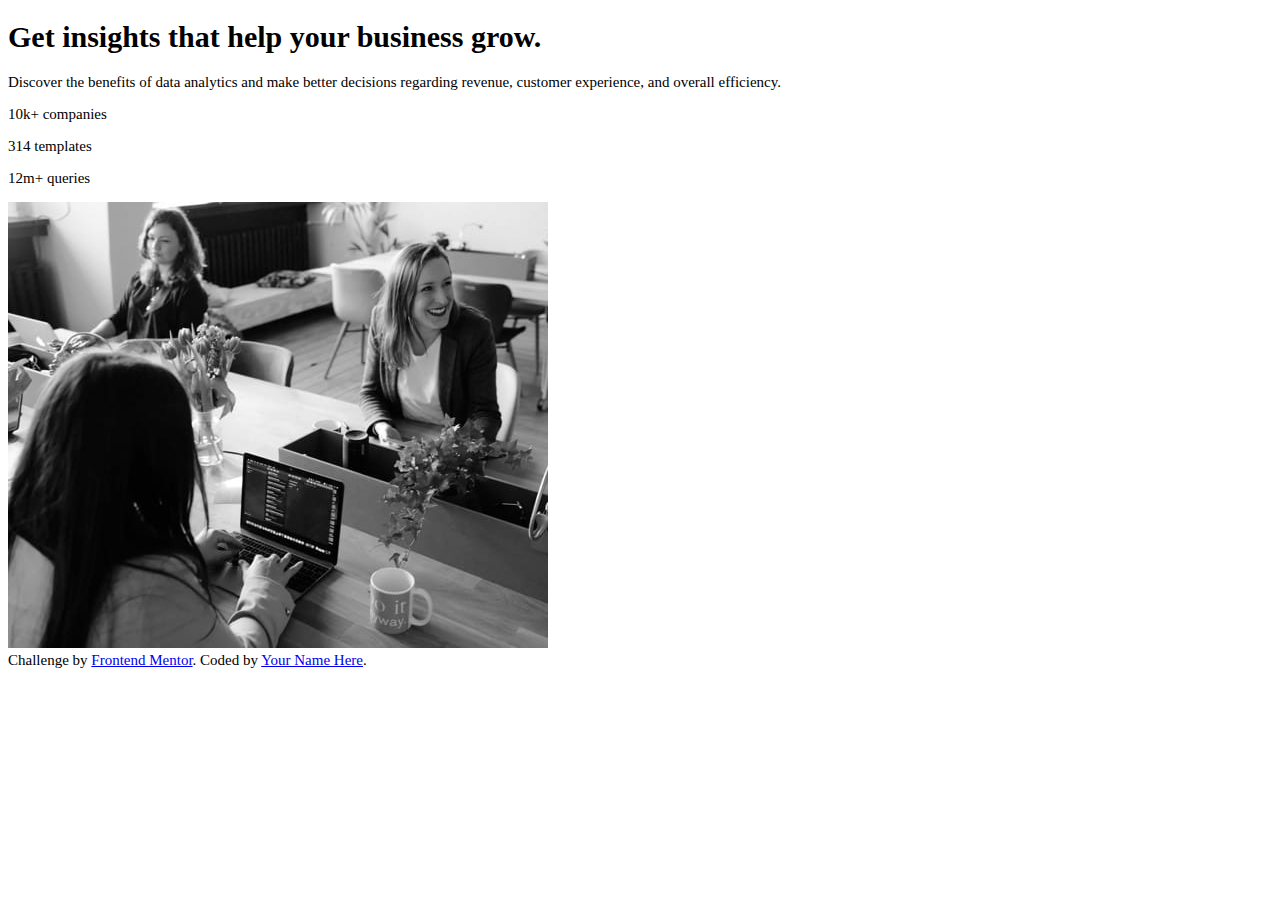
==== Challenge03-StatsPreview/index.html @ b90f5b4f "Initial commit for the third challenge so far" ====
<!DOCTYPE html>
<html lang="en">
<head>
  <meta charset="UTF-8">
  <meta name="viewport" content="width=device-width, initial-scale=1.0">
  <link rel="stylesheet" href="style.css">

  <link rel="icon" type="image/png" sizes="32x32" href="./images/favicon-32x32.png">
  
  <title>Frontend Mentor | Stats preview card component</title>
</head>
<body>
  <main>
    <h1>Get <strong>insights</strong> that help your business grow.</h1>
  
    <p>
      Discover the benefits of data analytics and make better decisions regarding revenue, customer
      experience, and overall efficiency.
    </p>
    <div class="stats">
      <p>
        10k+ companies
      </p>
      <p>
        314 templates
      </p>
      <p>
        12m+ queries
      </p>
      <picture>
        <img src="images/image-header-desktop.jpg" alt="">
      </picture>
    </div>

  </main>

  <div class="attribution">
    Challenge by <a href="https://www.frontendmentor.io?ref=challenge" target="_blank">Frontend Mentor</a>. 
    Coded by <a href="#">Your Name Here</a>.
  </div>
</body>
</html>
---- Challenge03-StatsPreview/style.css ----
@charset "utf8";

@import url('https://fonts.googleapis.com/css2?family=Inter:wght@400;700&display=swap');
@import url('https://fonts.googleapis.com/css2?family=Lexend+Deca&display=swap');


:root {
    /* Primary */
    --VeryDarkBlue: hsl(233, 47%, 7%); /*main background*/
    --DarkDesaturatedBlue: hsl(244, 38%, 16%); /*card background*/
    --SoftViolet: hsl(277, 64%, 61%); /*Accent*/

    /* Neutral */
    --White: hsl(0, 0%, 100%); /* Main heading and Stats */
    --SlightlyTransparentWhiteParagraph: hsla(0, 0%, 100%, 0.75); /* Main paragraph */
    --SlightlyTransparentWhiteHeadings: hsla(0, 0%, 100%, 0.6); /*Stats Heading*/

    --font1: 'Inter', sans-serif;
    --font2: 'Lexend Deca', sans-serif;
}

body {
    font-size: 15px;
}
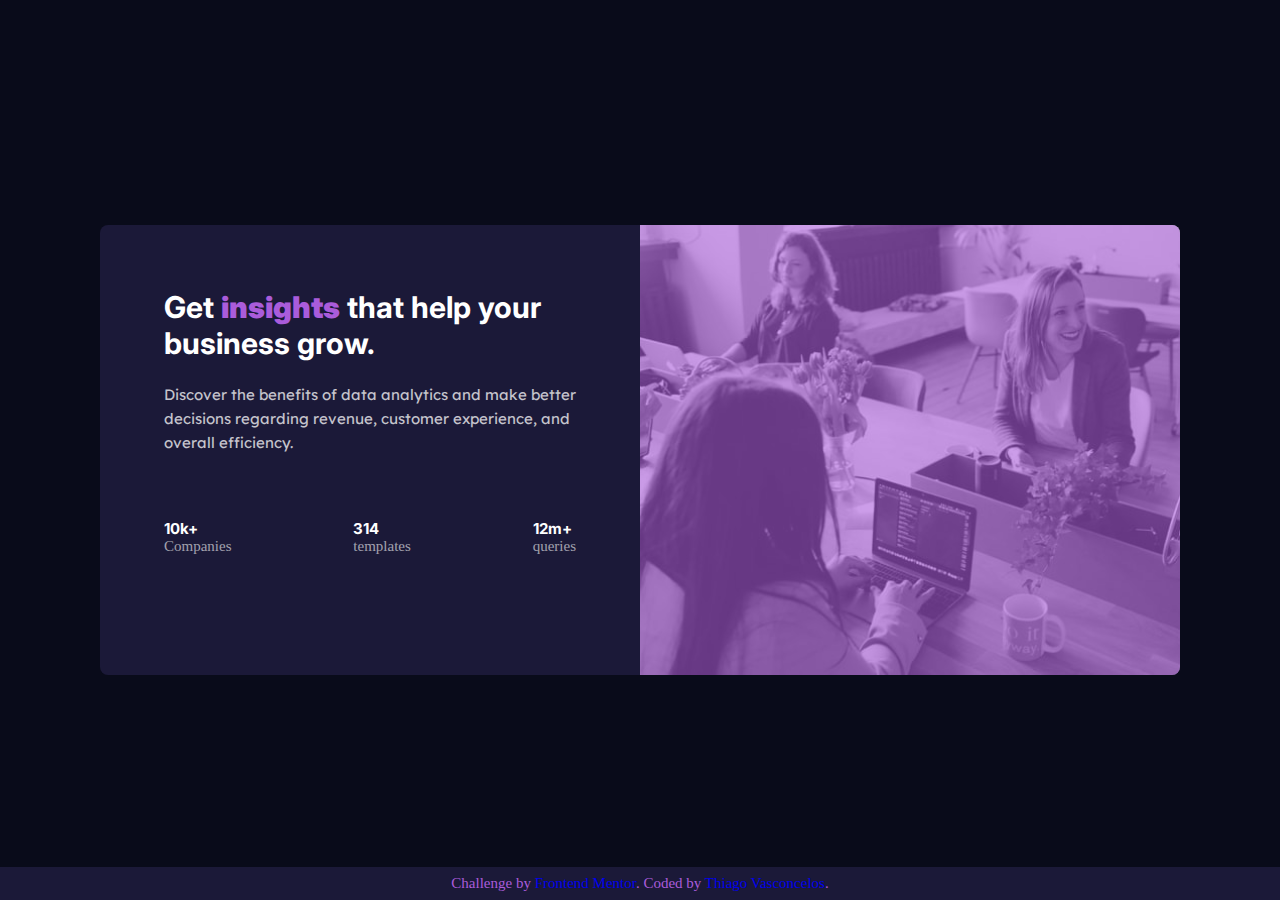
==== commit e97a72a7: "Challenge completed" ====
--- a/Challenge03-StatsPreview/index.html
+++ b/Challenge03-StatsPreview/index.html
@@ -10,33 +10,33 @@
   <title>Frontend Mentor | Stats preview card component</title>
 </head>
 <body>
-  <main>
-    <h1>Get <strong>insights</strong> that help your business grow.</h1>
-  
-    <p>
-      Discover the benefits of data analytics and make better decisions regarding revenue, customer
-      experience, and overall efficiency.
-    </p>
-    <div class="stats">
-      <p>
-        10k+ companies
+  <div class="main-container">
+    <div class="info-container">
+      <h1 class="title">Get <strong>insights</strong> that help your business grow.</h1>
+      <p class="subtitle">
+        Discover the benefits of data analytics and make better decisions regarding revenue, customer experience, and overall efficiency.
       </p>
-      <p>
-        314 templates
-      </p>
-      <p>
-        12m+ queries
-      </p>
-      <picture>
-        <img src="images/image-header-desktop.jpg" alt="">
-      </picture>
+      <div class="stats">
+        <div>
+          <p class="num">10k+</p>
+          <p>Companies</p>
+        </div>
+        <div>
+          <p class="num">314</p>
+          <p>templates</p>
+        </div>
+        <div>
+          <p class="num">12m+</p>
+          <p>queries</p>
+        </div>
+      </div>
     </div>
-
-  </main>
-
-  <div class="attribution">
-    Challenge by <a href="https://www.frontendmentor.io?ref=challenge" target="_blank">Frontend Mentor</a>. 
-    Coded by <a href="#">Your Name Here</a>.
+    <div class="card-image">
+      <img src="images/image-header-desktop.jpg" alt="">
+    </div>
   </div>
+  <footer class="attribution">
+    Challenge by <a href="https://www.frontendmentor.io/challenges/stats-preview-card-component-8JqbgoU62" target="_blank">Frontend Mentor</a>. Coded by <a href="https://github.com/Thiagovasc" target="_blank">Thiago Vasconcelos</a>.
+  </footer>
 </body>
 </html>--- a/Challenge03-StatsPreview/style.css
+++ b/Challenge03-StatsPreview/style.css
@@ -1,8 +1,6 @@
-@charset "utf8";
+@charset "utf-8";
 
-@import url('https://fonts.googleapis.com/css2?family=Inter:wght@400;700&display=swap');
-@import url('https://fonts.googleapis.com/css2?family=Lexend+Deca&display=swap');
-
+@import url('https://fonts.googleapis.com/css2?family=Inter:wght@400;700&family=Lexend+Deca&display=swap');
 
 :root {
     /* Primary */
@@ -14,11 +12,104 @@
     --White: hsl(0, 0%, 100%); /* Main heading and Stats */
     --SlightlyTransparentWhiteParagraph: hsla(0, 0%, 100%, 0.75); /* Main paragraph */
     --SlightlyTransparentWhiteHeadings: hsla(0, 0%, 100%, 0.6); /*Stats Heading*/
+}
 
-    --font1: 'Inter', sans-serif;
-    --font2: 'Lexend Deca', sans-serif;
+* {
+    margin: 0;
+    padding: 0;
+    box-sizing: border-box;
 }
 
 body {
     font-size: 15px;
+    background-color: var(--VeryDarkBlue);
+    min-height: 100vh;
+    display: flex;
+    align-items: center;
+    font-size: 15px;
+}
+
+.main-container {
+    max-width: 1080px;
+    display: grid;
+    grid-template-columns: 1fr 1fr;
+    margin: 0 auto;
+    background-color: var(--DarkDesaturatedBlue);
+    border-radius: .5rem;
+    overflow: hidden;
+}
+
+.info-container {
+    padding: 4rem;
+}
+
+.title {
+    font-family: "Inter", sans-serif;
+    font-weight: 700;
+    color: var(--White);
+    padding-bottom: 1.4rem;
+}
+
+strong {
+    color: var(--SoftViolet);
+}
+
+.subtitle {
+    font-family: "Lexend Deca";
+    font-weight: 400;
+    color: var(--SlightlyTransparentWhiteParagraph);
+    line-height: 1.6;
+}
+
+.card-image {
+    position: relative;
+}
+
+.card-image img {
+    height: 100%;
+    width: 100%;
+    object-fit: cover;
+}
+
+.card-image::after {
+    position: absolute;
+    content: '';
+    height: 100%;
+    width: 100%;
+    left: 0;
+    top: 0;
+    background-color: hsla(277, 64%, 61%, 0.6);
+}
+
+.stats {
+    color: white;
+    display: flex;
+    flex-direction: row;
+    justify-content: space-between;
+    padding-top: 4rem;
+}
+
+.stats p {
+    color: var(--SlightlyTransparentWhiteHeadings);
+}
+
+.stats p.num {
+    font-family: "Inter", sans-serif;
+    font-weight: 700;
+    color: white;
+}
+
+footer {
+    position: fixed;
+    left: 0;
+    bottom: 0;
+    width: 100%;
+    text-align: center;
+    background-color: var(--DarkDesaturatedBlue);
+    padding: .5rem;
+    color: var(--SoftViolet);
+}
+
+footer a {
+    text-decoration: none;
 }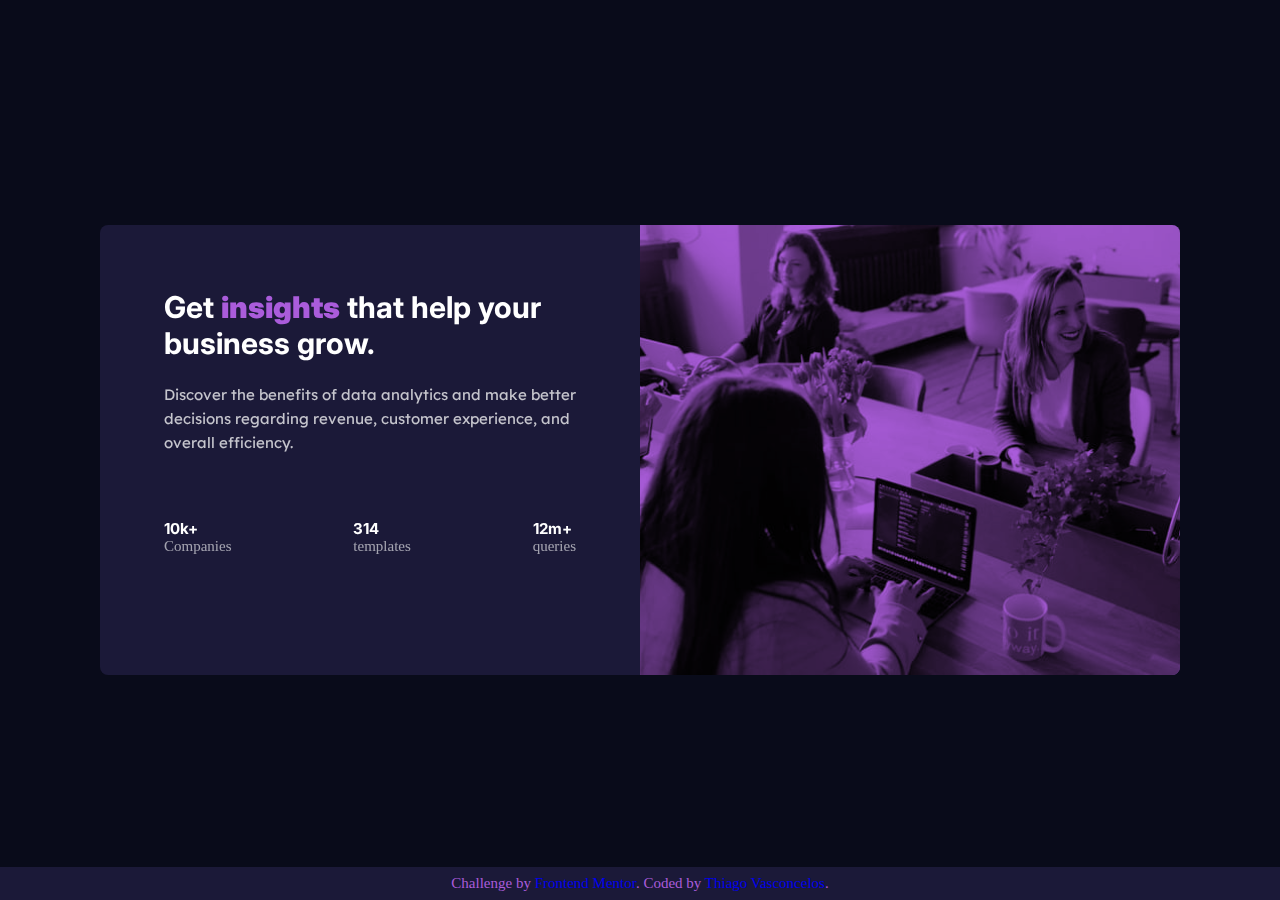
==== commit fae64e21: "Resposive style" ====
--- a/Challenge03-StatsPreview/index.html
+++ b/Challenge03-StatsPreview/index.html
@@ -4,6 +4,7 @@
   <meta charset="UTF-8">
   <meta name="viewport" content="width=device-width, initial-scale=1.0">
   <link rel="stylesheet" href="style.css">
+  <link rel="stylesheet" href="responsive.css">
 
   <link rel="icon" type="image/png" sizes="32x32" href="./images/favicon-32x32.png">
   
@@ -19,20 +20,23 @@
       <div class="stats">
         <div>
           <p class="num">10k+</p>
-          <p>Companies</p>
+          <p class="stats-area">Companies</p>
         </div>
         <div>
           <p class="num">314</p>
-          <p>templates</p>
+          <p class="stats-area">templates</p>
         </div>
         <div>
           <p class="num">12m+</p>
-          <p>queries</p>
+          <p class="stats-area">queries</p>
         </div>
       </div>
     </div>
     <div class="card-image">
-      <img src="images/image-header-desktop.jpg" alt="">
+      <picture>
+        <source media="(max-width: 700px)" srcset="images/image-header-mobile.jpg">
+        <img src="images/image-header-desktop.jpg" alt="">
+      </picture>
     </div>
   </div>
   <footer class="attribution">
--- a/Challenge03-StatsPreview/style.css
+++ b/Challenge03-StatsPreview/style.css
@@ -63,22 +63,14 @@
 
 .card-image {
     position: relative;
+    background-color: var(--SoftViolet);
 }
 
 .card-image img {
     height: 100%;
     width: 100%;
     object-fit: cover;
-}
-
-.card-image::after {
-    position: absolute;
-    content: '';
-    height: 100%;
-    width: 100%;
-    left: 0;
-    top: 0;
-    background-color: hsla(277, 64%, 61%, 0.6);
+    mix-blend-mode: multiply;
 }
 
 .stats {
--- a/Challenge03-StatsPreview/responsive.css
+++ b/Challenge03-StatsPreview/responsive.css
@@ -0,0 +1,28 @@
+@media (max-width: 1000px) {
+    .main-container {
+        display: flex;
+        flex-direction: column-reverse;
+        max-width: 375px;
+        max-height: 780px;
+    }
+
+    .info-container {
+        padding: 2rem;
+    }
+
+    .title, .subtitle {
+        text-align: center;
+    }
+    
+    .stats {
+        display: flex;
+        flex-direction: column;
+        align-items: center;
+        text-align: center;
+        padding-top: 2rem;
+    }
+
+    .stats p.stats-area {
+        padding-bottom: 1rem;
+    }
+}